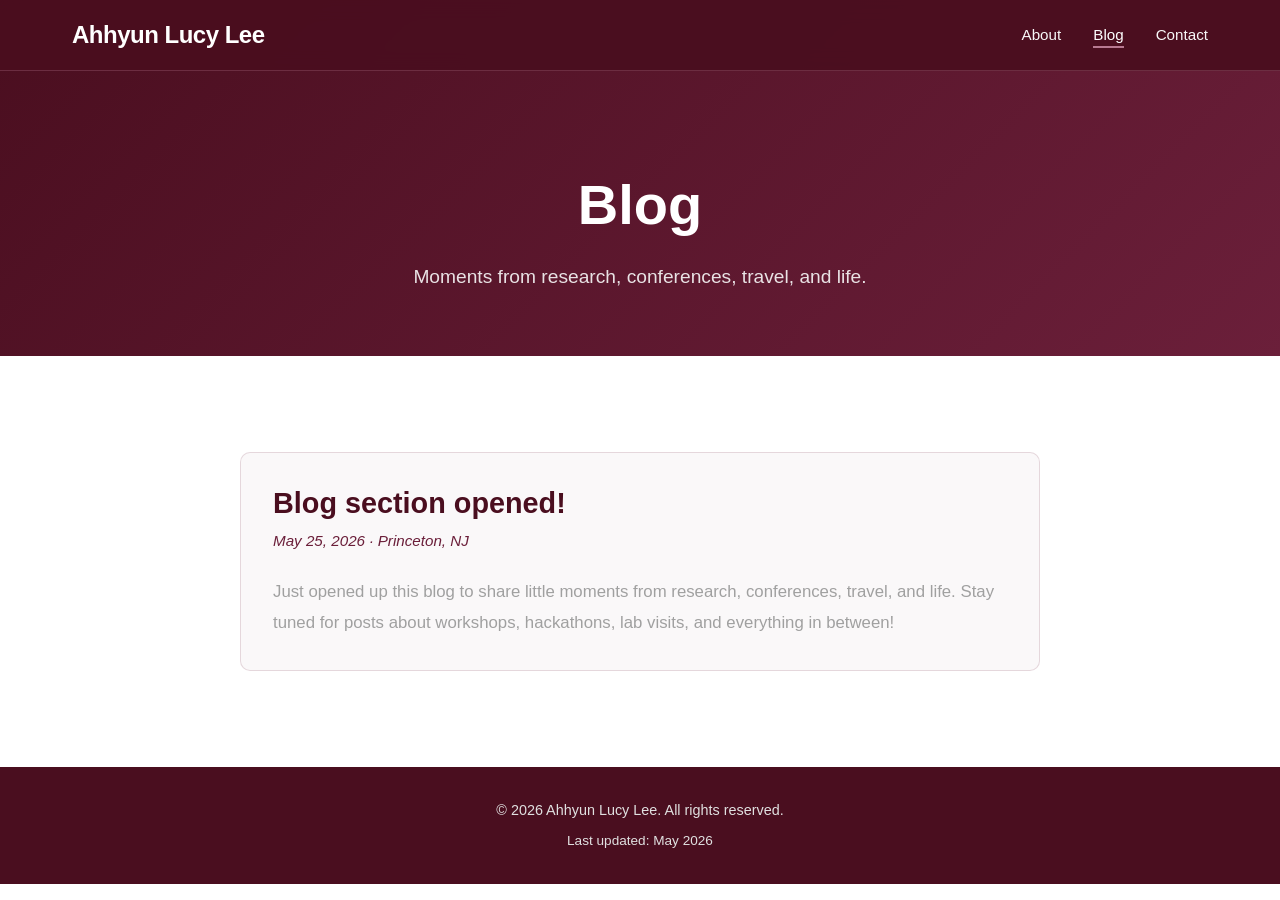
==== blog.html @ 2ba661eb "Restructure nav to About / Blog / Contact and add blog page - Collapse navigation to three items: Ab" ====
<!DOCTYPE html>
<html lang="en">
<head>
    <meta charset="UTF-8">
    <meta name="viewport" content="width=device-width, initial-scale=1.0">
    <title>Blog - Ahhyun Lucy Lee</title>
    <link rel="stylesheet" href="styles.css">
    <link rel="stylesheet" href="https://cdnjs.cloudflare.com/ajax/libs/font-awesome/6.4.0/css/all.min.css">
</head>
<body>
    <!-- Navigation -->
    <nav class="navbar">
        <div class="nav-container">
            <a href="index.html" class="nav-logo">Ahhyun Lucy Lee</a>
            <ul class="nav-menu">
                <li><a href="index.html" class="nav-link">About</a></li>
                <li><a href="blog.html" class="nav-link active">Blog</a></li>
                <li><a href="index.html#contact" class="nav-link">Contact</a></li>
            </ul>
        </div>
    </nav>

    <!-- Blog Hero -->
    <section class="blog-hero">
        <div class="container">
            <h1 class="blog-page-title">Blog</h1>
            <p class="blog-page-subtitle">Moments from research, conferences, travel, and life.</p>
        </div>
    </section>

    <!-- Blog Posts -->
    <section class="section">
        <div class="container">
            <div id="posts-container" class="posts-list"></div>
            <div id="empty-state" class="blog-empty" style="display:none;">
                <i class="fas fa-pen-nib"></i>
                <p>No posts yet — check back soon!</p>
            </div>
        </div>
    </section>

    <!-- Footer -->
    <footer class="footer">
        <p>&copy; 2026 Ahhyun Lucy Lee. All rights reserved.</p>
        <p class="footer-note">Last updated: May 2026</p>
    </footer>

    <script src="blog.js"></script>
</body>
</html>
---- styles.css ----
/* Winter Deep Color Palette - Burgundy Dominant */
:root {
    --burgundy-dark: #4a0e1f;
    --burgundy-medium: #6b1f3a;
    --burgundy-light: #8b2f4a;
    --burgundy-accent: #9d5c71;
    --burgundy-pale: #b87991;
    --white: #ffffff;
    --off-white: #f8f8f8;
    --black: #1a1a1a;
    --gray-light: #e0e0e0;
    --gray-medium: #a0a0a0;
    --accent: #c9949d;
}

/* Global Styles */
* {
    margin: 0;
    padding: 0;
    box-sizing: border-box;
}

html {
    scroll-behavior: smooth;
}

body {
    font-family: 'Segoe UI', Tahoma, Geneva, Verdana, sans-serif;
    background-color: var(--white);
    color: var(--black);
    line-height: 1.6;
    overflow-x: hidden;
}

.container {
    max-width: 1200px;
    margin: 0 auto;
    padding: 0 2rem;
}

/* Navigation */
.navbar {
    position: fixed;
    top: 0;
    width: 100%;
    background-color: rgba(74, 14, 31, 0.95);
    backdrop-filter: blur(10px);
    z-index: 1000;
    border-bottom: 1px solid rgba(184, 121, 145, 0.3);
}

.nav-container {
    max-width: 1200px;
    margin: 0 auto;
    padding: 1rem 2rem;
    display: flex;
    justify-content: space-between;
    align-items: center;
}

.nav-logo {
    font-size: 1.5rem;
    font-weight: 600;
    color: var(--white);
    text-decoration: none;
    letter-spacing: -0.5px;
}

.nav-menu {
    display: flex;
    list-style: none;
    gap: 2rem;
}

.nav-link {
    color: var(--off-white);
    text-decoration: none;
    font-size: 0.95rem;
    transition: color 0.3s ease;
    position: relative;
}

.nav-link::after {
    content: '';
    position: absolute;
    bottom: -5px;
    left: 0;
    width: 0;
    height: 2px;
    background-color: var(--burgundy-pale);
    transition: width 0.3s ease;
}

.nav-link:hover {
    color: var(--white);
}

.nav-link:hover::after {
    width: 100%;
}

.nav-link.active {
    color: var(--white);
}

.nav-link.active::after {
    width: 100%;
}

/* Hero Section */
.hero {
    min-height: 100vh;
    display: flex;
    align-items: center;
    justify-content: center;
    background: linear-gradient(135deg, var(--white) 0%, var(--off-white) 100%);
    padding: 8rem 2rem 4rem;
    position: relative;
}

.hero-content {
    max-width: 1200px;
    display: grid;
    grid-template-columns: 1.5fr 1fr;
    gap: 4rem;
    align-items: center;
}

.hero-title {
    font-size: 3.5rem;
    margin-bottom: 0.5rem;
    background: linear-gradient(135deg, var(--burgundy-dark) 0%, var(--burgundy-medium) 100%);
    -webkit-background-clip: text;
    -webkit-text-fill-color: transparent;
    background-clip: text;
}

.hero-subtitle {
    font-size: 1.5rem;
    color: var(--burgundy-medium);
    margin-bottom: 1rem;
}

.hero-description {
    font-size: 1.1rem;
    color: var(--gray-medium);
    margin-bottom: 2rem;
    line-height: 1.8;
}

.hero-links {
    display: flex;
    gap: 1rem;
    flex-wrap: wrap;
}

.hero-btn {
    display: inline-flex;
    align-items: center;
    gap: 0.5rem;
    padding: 0.8rem 1.5rem;
    background-color: var(--burgundy-medium);
    color: var(--white);
    text-decoration: none;
    border-radius: 5px;
    transition: all 0.3s ease;
    font-size: 0.95rem;
}

.hero-btn:hover {
    background-color: var(--burgundy-light);
    transform: translateY(-2px);
}

.hero-image {
    display: flex;
    justify-content: center;
    align-items: center;
}

.profile-photo {
    width: 200px;
    height: 200px;
    border-radius: 50%;
    object-fit: cover;
    border: 3px solid var(--burgundy-medium);
    box-shadow: 0 8px 20px rgba(107, 31, 58, 0.3);
    transition: transform 0.3s ease, box-shadow 0.3s ease;
}

.profile-photo:hover {
    transform: scale(1.05);
    box-shadow: 0 12px 30px rgba(107, 31, 58, 0.4);
}

.image-placeholder {
    width: 300px;
    height: 300px;
    border-radius: 50%;
    background: linear-gradient(135deg, var(--burgundy-light) 0%, var(--burgundy-medium) 100%);
    display: flex;
    align-items: center;
    justify-content: center;
    border: 3px solid var(--burgundy-accent);
    color: var(--white);
    font-size: 1.1rem;
}

.scroll-down {
    position: absolute;
    bottom: 2rem;
    left: 50%;
    transform: translateX(-50%);
    color: var(--burgundy-medium);
    font-size: 2rem;
    animation: bounce 2s infinite;
}

@keyframes bounce {
    0%, 20%, 50%, 80%, 100% {
        transform: translateX(-50%) translateY(0);
    }
    40% {
        transform: translateX(-50%) translateY(-10px);
    }
    60% {
        transform: translateX(-50%) translateY(-5px);
    }
}

/* Sections */
.section {
    padding: 6rem 0;
}

.section-dark {
    background-color: var(--off-white);
}

.section-title {
    font-size: 2.5rem;
    text-align: center;
    margin-bottom: 3rem;
    color: var(--burgundy-dark);
    position: relative;
}

.section-title::after {
    content: '';
    display: block;
    width: 80px;
    height: 3px;
    background-color: var(--burgundy-medium);
    margin: 1rem auto 0;
}

.section-intro {
    text-align: center;
    font-size: 1.1rem;
    color: var(--gray-medium);
    max-width: 700px;
    margin: -1rem auto 3rem;
}

.subsection-title {
    font-size: 1.8rem;
    color: var(--burgundy-medium);
    margin: 2rem 0 1.5rem;
}

/* About Section */
.about-text {
    font-size: 1.1rem;
    color: var(--gray-medium);
    margin-bottom: 1.5rem;
    line-height: 1.8;
}

.education-timeline {
    margin-top: 3rem;
}

.timeline-item {
    display: flex;
    gap: 1.5rem;
    margin-bottom: 2rem;
    position: relative;
}

.timeline-item:not(:last-child)::before {
    content: '';
    position: absolute;
    left: 9px;
    top: 30px;
    width: 2px;
    height: calc(100% + 2rem);
    background-color: var(--burgundy-accent);
}

.timeline-marker {
    width: 20px;
    height: 20px;
    background-color: var(--burgundy-medium);
    border-radius: 50%;
    flex-shrink: 0;
    margin-top: 5px;
    border: 3px solid var(--white);
}

.timeline-content h4 {
    font-size: 1.2rem;
    color: var(--burgundy-dark);
    margin-bottom: 0.3rem;
}

.institution {
    color: var(--burgundy-medium);
    font-size: 1rem;
    margin-bottom: 0.3rem;
}

.period {
    color: var(--gray-medium);
    font-size: 0.9rem;
}

/* Awards */
.awards {
    margin-top: 3rem;
}

.award-item {
    background-color: rgba(107, 31, 58, 0.05);
    border-left: 3px solid var(--burgundy-medium);
    padding: 1.5rem;
    margin-bottom: 1.5rem;
    border-radius: 5px;
}

.award-item h4 {
    color: var(--burgundy-dark);
    font-size: 1.2rem;
    margin-bottom: 0.5rem;
}

.award-item p {
    color: var(--gray-medium);
    margin-bottom: 0.5rem;
}

/* Inline link styling for prose */
.inline-link {
    color: var(--burgundy-medium);
    text-decoration: none;
    border-bottom: 1px solid var(--burgundy-accent);
    transition: color 0.3s ease, border-color 0.3s ease;
}

.inline-link:hover {
    color: var(--burgundy-dark);
    border-bottom-color: var(--burgundy-dark);
}

/* Authorship note in research section */
.authorship-note {
    text-align: center;
    color: var(--gray-medium);
    font-size: 0.9rem;
    margin-bottom: 2rem;
    font-style: italic;
}

/* Research Section */
.research-category {
    margin-bottom: 3rem;
}

.research-item {
    background-color: rgba(107, 31, 58, 0.03);
    padding: 1.5rem;
    border-radius: 8px;
    margin-bottom: 1.5rem;
    border: 1px solid rgba(107, 31, 58, 0.15);
    transition: all 0.3s ease;
}

.research-item:hover {
    transform: translateY(-3px);
    border-color: var(--burgundy-medium);
    background-color: rgba(107, 31, 58, 0.08);
}

.research-title {
    font-size: 1.2rem;
    color: var(--burgundy-dark);
    margin-bottom: 0.8rem;
    line-height: 1.4;
}

.research-authors {
    color: var(--gray-medium);
    font-size: 0.95rem;
    margin-bottom: 0.5rem;
}

.research-venue {
    color: var(--burgundy-medium);
    font-size: 0.95rem;
    margin-bottom: 0.8rem;
}

.research-link {
    display: inline-flex;
    align-items: center;
    gap: 0.5rem;
    color: var(--burgundy-light);
    text-decoration: none;
    font-size: 0.9rem;
    transition: color 0.3s ease;
}

.research-link:hover {
    color: var(--burgundy-accent);
}

/* Experience */
.experience-item {
    background-color: rgba(107, 31, 58, 0.03);
    padding: 1.5rem;
    border-radius: 8px;
    margin-bottom: 1.5rem;
    border-left: 3px solid var(--burgundy-medium);
}

.experience-header {
    display: flex;
    justify-content: space-between;
    align-items: flex-start;
    margin-bottom: 1rem;
    gap: 1rem;
}

.experience-header h4 {
    color: var(--burgundy-dark);
    font-size: 1.2rem;
    margin-bottom: 0.3rem;
}

.experience-desc {
    color: var(--gray-medium);
    line-height: 1.7;
}

.experience-list {
    list-style: none;
    padding-left: 0;
}

.experience-list li {
    color: var(--gray-medium);
    margin-bottom: 0.5rem;
    padding-left: 1.5rem;
    position: relative;
}

.experience-list li::before {
    content: '▹';
    position: absolute;
    left: 0;
    color: var(--burgundy-medium);
}

/* Projects Section */
.projects-grid {
    display: grid;
    grid-template-columns: repeat(auto-fit, minmax(320px, 1fr));
    gap: 2rem;
    margin-top: 2rem;
}

.project-card {
    background-color: var(--white);
    padding: 2rem;
    border-radius: 8px;
    border: 1px solid rgba(107, 31, 58, 0.2);
    transition: all 0.3s ease;
}

.project-card:hover {
    transform: translateY(-5px);
    border-color: var(--burgundy-medium);
    background-color: rgba(107, 31, 58, 0.05);
}

.project-header {
    display: flex;
    justify-content: space-between;
    align-items: flex-start;
    margin-bottom: 1rem;
    gap: 1rem;
}

.project-header h3 {
    font-size: 1.3rem;
    color: var(--burgundy-dark);
    flex: 1;
}

.project-date {
    color: var(--gray-medium);
    font-size: 0.85rem;
    white-space: nowrap;
}

.project-desc {
    color: var(--gray-medium);
    line-height: 1.7;
    margin-bottom: 1rem;
}

.project-tags {
    display: flex;
    flex-wrap: wrap;
    gap: 0.5rem;
}

.tag {
    background-color: var(--burgundy-medium);
    color: var(--white);
    padding: 0.3rem 0.8rem;
    border-radius: 15px;
    font-size: 0.85rem;
}

/* Skills Section */
.skills-grid {
    display: grid;
    grid-template-columns: repeat(auto-fit, minmax(280px, 1fr));
    gap: 2rem;
    margin-top: 2rem;
}

.skill-category {
    background-color: rgba(107, 31, 58, 0.03);
    padding: 2rem;
    border-radius: 8px;
    border: 1px solid rgba(107, 31, 58, 0.15);
}

.skill-category h3 {
    color: var(--burgundy-dark);
    font-size: 1.3rem;
    margin-bottom: 1.5rem;
    display: flex;
    align-items: center;
    gap: 0.5rem;
}

.skill-category i {
    color: var(--burgundy-medium);
}

.skill-items {
    display: flex;
    flex-wrap: wrap;
    gap: 0.8rem;
}

.skill-badge {
    background-color: var(--white);
    color: var(--burgundy-dark);
    padding: 0.5rem 1rem;
    border-radius: 5px;
    font-size: 0.9rem;
    border: 1px solid var(--burgundy-medium);
}

.skill-list p {
    color: var(--gray-medium);
    margin-bottom: 0.8rem;
    padding-left: 1rem;
    position: relative;
}

.skill-list p::before {
    content: '•';
    position: absolute;
    left: 0;
    color: var(--burgundy-medium);
}

/* Activities Section */
.activities-grid {
    display: grid;
    grid-template-columns: repeat(auto-fit, minmax(280px, 1fr));
    gap: 2rem;
    margin-top: 2rem;
}

.activity-card {
    background-color: var(--white);
    padding: 2rem;
    border-radius: 8px;
    border: 1px solid rgba(107, 31, 58, 0.2);
    transition: all 0.3s ease;
}

.activity-card:hover {
    transform: translateY(-5px);
    border-color: var(--burgundy-medium);
    background-color: rgba(107, 31, 58, 0.05);
}

.activity-icon {
    width: 60px;
    height: 60px;
    background-color: var(--burgundy-medium);
    border-radius: 50%;
    display: flex;
    align-items: center;
    justify-content: center;
    font-size: 1.5rem;
    color: var(--white);
    margin-bottom: 1rem;
}

.activity-card h3 {
    font-size: 1.3rem;
    color: var(--burgundy-dark);
    margin-bottom: 0.5rem;
}

.activity-location {
    color: var(--burgundy-medium);
    font-size: 0.95rem;
    margin-bottom: 0.3rem;
}

.activity-period {
    color: var(--gray-medium);
    font-size: 0.9rem;
    margin-bottom: 1rem;
}

.activity-desc {
    color: var(--gray-medium);
    line-height: 1.7;
}

/* Contact Section */
.contact-grid {
    display: grid;
    grid-template-columns: repeat(auto-fit, minmax(250px, 1fr));
    gap: 2rem;
    margin-top: 2rem;
}

.contact-card {
    background-color: rgba(107, 31, 58, 0.03);
    padding: 2rem;
    border-radius: 8px;
    text-align: center;
    text-decoration: none;
    color: inherit;
    border: 1px solid rgba(107, 31, 58, 0.15);
    transition: all 0.3s ease;
}

.contact-card:hover {
    transform: translateY(-5px);
    border-color: var(--burgundy-medium);
    background-color: rgba(107, 31, 58, 0.08);
}

.contact-card i {
    font-size: 2.5rem;
    color: var(--burgundy-medium);
    margin-bottom: 1rem;
}

.contact-card h3 {
    font-size: 1.2rem;
    color: var(--burgundy-dark);
    margin-bottom: 0.5rem;
}

.contact-card p {
    color: var(--gray-medium);
    font-size: 0.95rem;
}

/* Blog Page */
.blog-hero {
    background: linear-gradient(135deg, var(--burgundy-dark) 0%, var(--burgundy-medium) 100%);
    color: var(--white);
    padding: 10rem 2rem 4rem;
    text-align: center;
}

.blog-page-title {
    font-size: 3.5rem;
    margin-bottom: 0.75rem;
    color: var(--white);
}

.blog-page-subtitle {
    font-size: 1.2rem;
    color: var(--off-white);
    opacity: 0.9;
}

.posts-list {
    display: flex;
    flex-direction: column;
    gap: 3rem;
    max-width: 800px;
    margin: 0 auto;
}

.blog-post {
    background-color: rgba(107, 31, 58, 0.03);
    border: 1px solid rgba(107, 31, 58, 0.15);
    border-radius: 10px;
    padding: 2rem;
    transition: transform 0.3s ease, border-color 0.3s ease;
}

.blog-post:hover {
    transform: translateY(-3px);
    border-color: var(--burgundy-medium);
}

.blog-post-header {
    margin-bottom: 1.5rem;
}

.blog-post-title {
    font-size: 1.8rem;
    color: var(--burgundy-dark);
    margin-bottom: 0.4rem;
    line-height: 1.3;
}

.blog-post-meta {
    color: var(--burgundy-medium);
    font-size: 0.95rem;
    font-style: italic;
}

.blog-post-description {
    color: var(--gray-medium);
    line-height: 1.8;
    font-size: 1.05rem;
    margin-top: 1.5rem;
}

.blog-post-gallery {
    display: grid;
    gap: 0.75rem;
    margin: 1.5rem 0;
}

.blog-post-gallery.gallery-1 {
    grid-template-columns: 1fr;
}

.blog-post-gallery.gallery-2 {
    grid-template-columns: 1fr 1fr;
}

.blog-post-gallery.gallery-multi {
    grid-template-columns: repeat(auto-fit, minmax(200px, 1fr));
}

.blog-post-image {
    overflow: hidden;
    border-radius: 8px;
    background-color: var(--off-white);
}

.blog-post-image img {
    width: 100%;
    height: 100%;
    object-fit: cover;
    display: block;
    transition: transform 0.4s ease;
}

.blog-post-image:hover img {
    transform: scale(1.03);
}

.blog-empty {
    display: flex;
    flex-direction: column;
    align-items: center;
    justify-content: center;
    gap: 1rem;
    padding: 4rem 2rem;
    color: var(--gray-medium);
    text-align: center;
}

.blog-empty i {
    font-size: 3rem;
    color: var(--burgundy-accent);
}

.blog-empty p {
    font-size: 1.1rem;
}

@media (max-width: 768px) {
    .blog-page-title {
        font-size: 2.5rem;
    }

    .blog-post {
        padding: 1.5rem;
    }

    .blog-post-title {
        font-size: 1.5rem;
    }

    .blog-post-gallery.gallery-2 {
        grid-template-columns: 1fr;
    }
}

/* Footer */
.footer {
    background-color: var(--burgundy-dark);
    text-align: center;
    padding: 2rem;
    color: var(--gray-light);
    font-size: 0.9rem;
}

.footer-note {
    margin-top: 0.5rem;
    font-size: 0.85rem;
    color: var(--gray-light);
}

/* Responsive Design */
@media (max-width: 768px) {
    .nav-menu {
        flex-direction: column;
        position: absolute;
        top: 100%;
        right: -100%;
        background-color: var(--burgundy-dark);
        width: 100%;
        padding: 2rem;
        gap: 1rem;
        transition: right 0.3s ease;
    }

    .hero-content {
        grid-template-columns: 1fr;
        text-align: center;
    }

    .hero-title {
        font-size: 2.5rem;
    }

    .hero-subtitle {
        font-size: 1.2rem;
    }

    .hero-links {
        justify-content: center;
    }

    .profile-photo {
        width: 150px;
        height: 150px;
    }

    .image-placeholder {
        width: 200px;
        height: 200px;
    }

    .section-title {
        font-size: 2rem;
    }

    .projects-grid,
    .activities-grid,
    .contact-grid {
        grid-template-columns: 1fr;
    }

    .experience-header {
        flex-direction: column;
    }

    .project-header {
        flex-direction: column;
        align-items: flex-start;
    }
}

@media (max-width: 480px) {
    .container {
        padding: 0 1rem;
    }

    .nav-container {
        padding: 1rem;
    }

    .hero {
        padding: 6rem 1rem 3rem;
    }

    .hero-title {
        font-size: 2rem;
    }

    .section {
        padding: 4rem 0;
    }
}
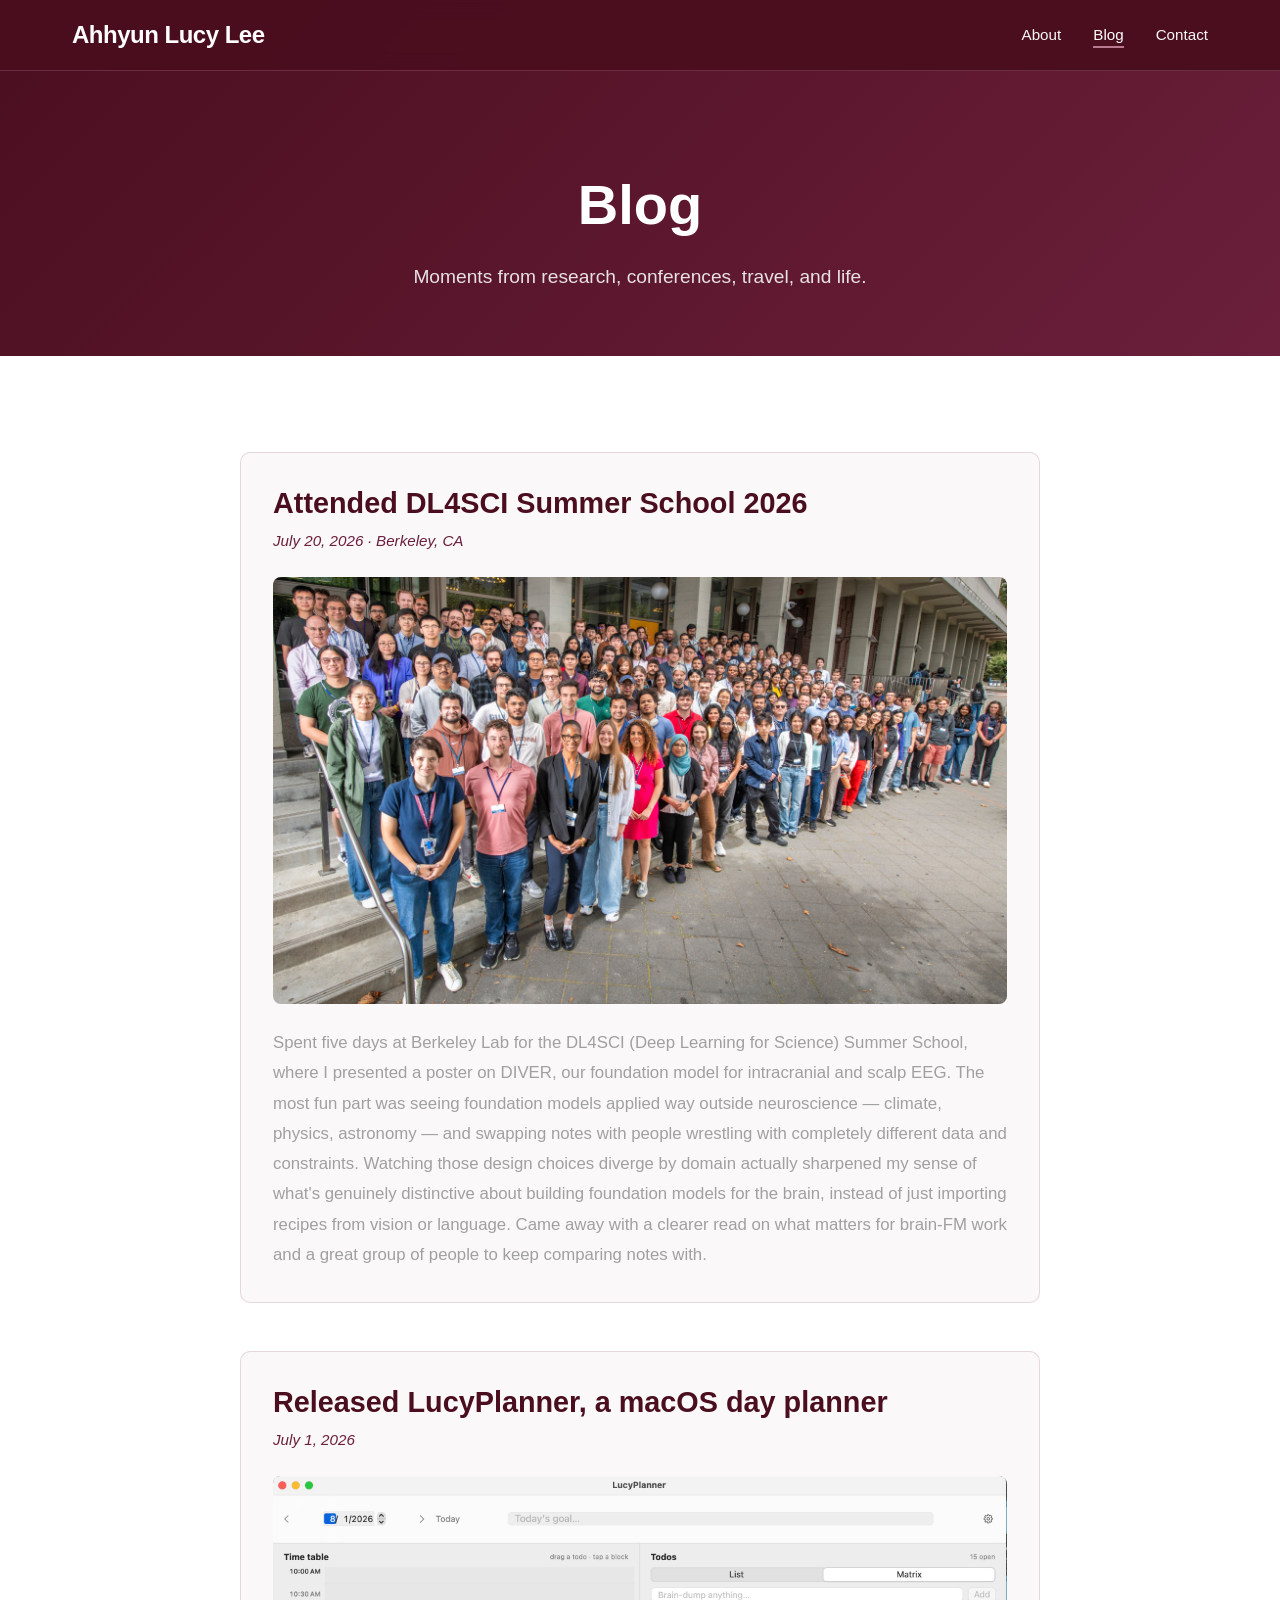
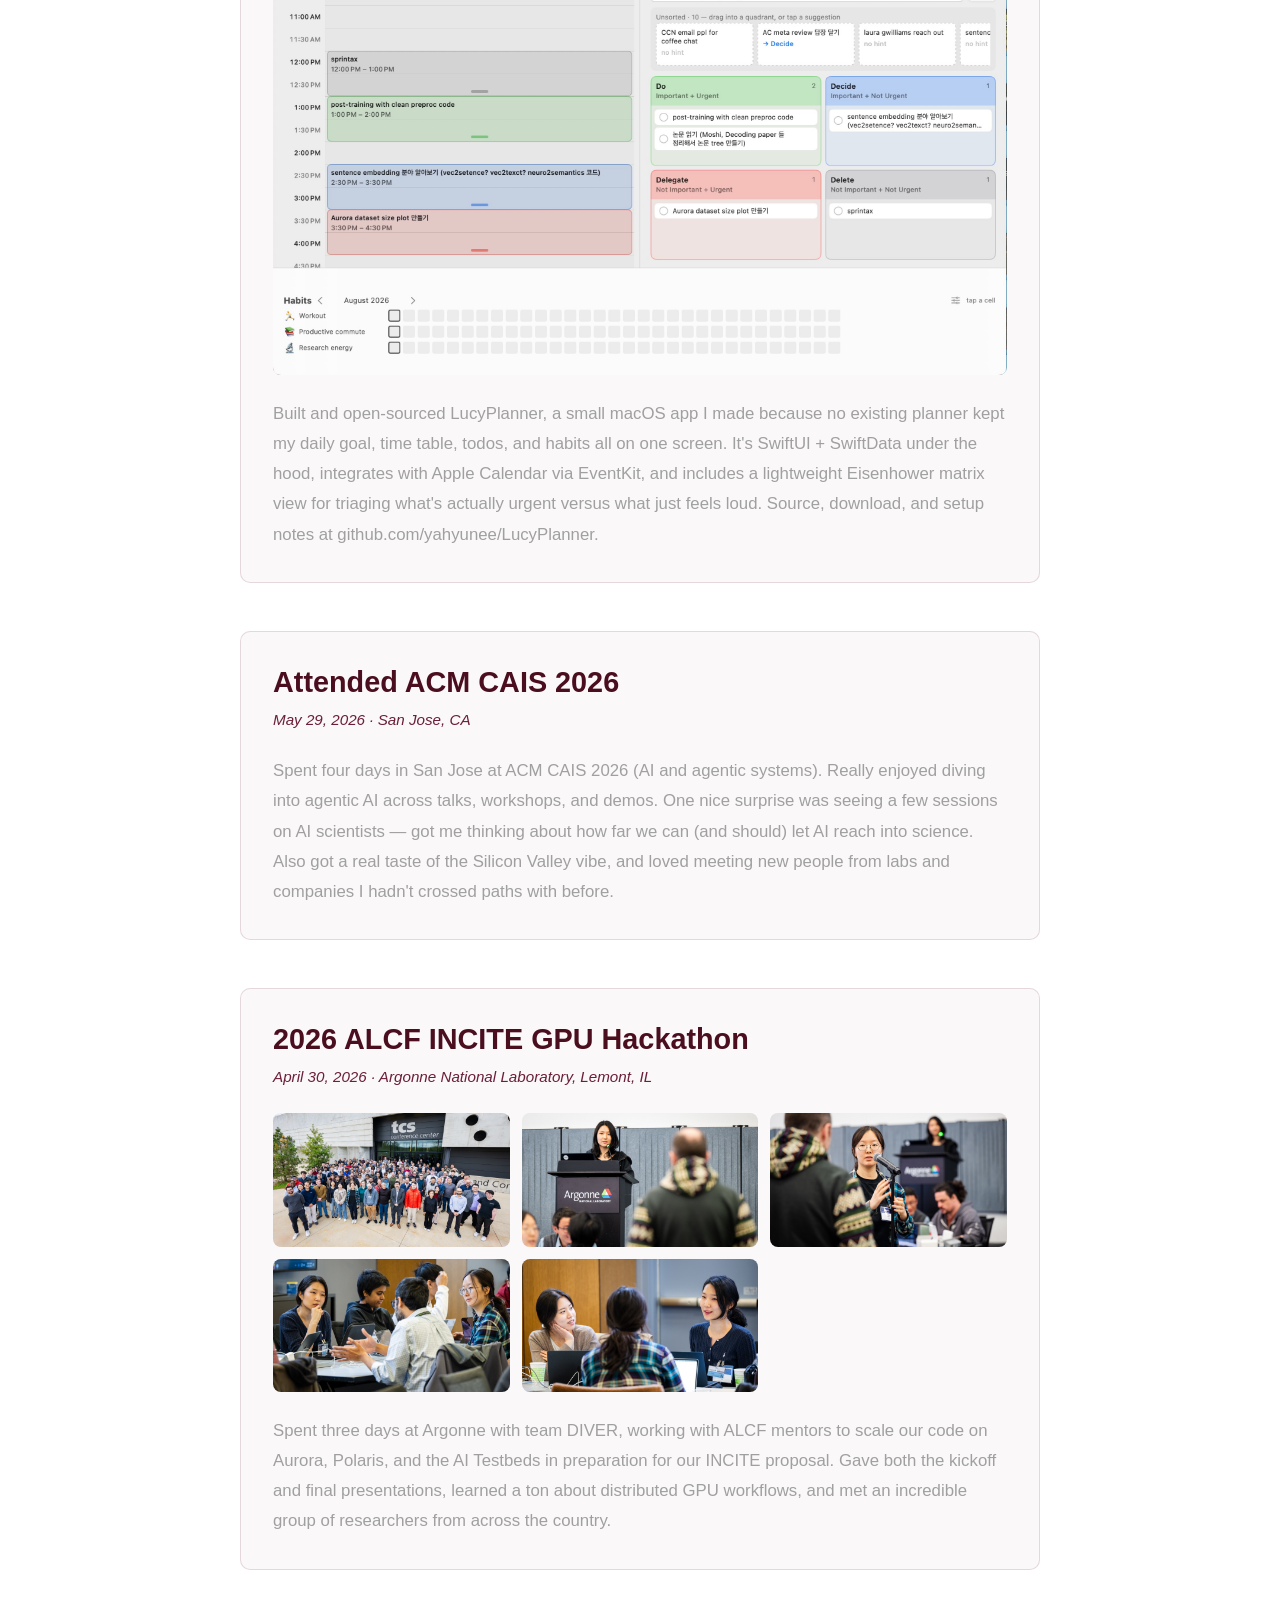
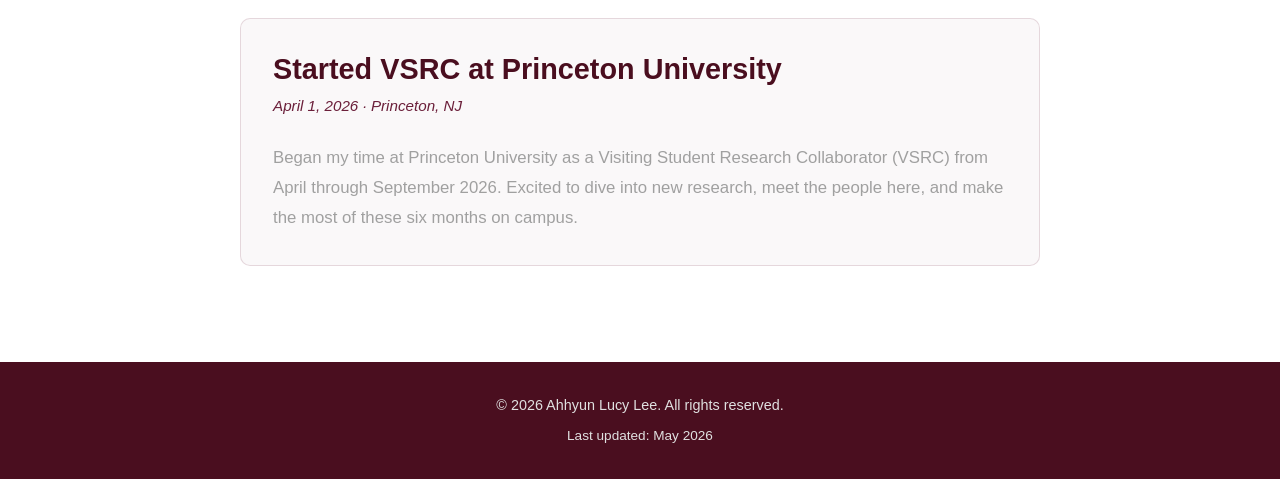
==== commit 9ee118b3: "Restyle Publications, fix NeuroBabyLM links/venue, add favicon - Move NeuroBabyLM CCN 2026 entry fro" ====
--- a/blog.html
+++ b/blog.html
@@ -4,6 +4,7 @@
     <meta charset="UTF-8">
     <meta name="viewport" content="width=device-width, initial-scale=1.0">
     <title>Blog - Ahhyun Lucy Lee</title>
+    <link rel="icon" type="image/svg+xml" href="favicon.svg">
     <link rel="stylesheet" href="styles.css">
     <link rel="stylesheet" href="https://cdnjs.cloudflare.com/ajax/libs/font-awesome/6.4.0/css/all.min.css">
 </head>
--- a/styles.css
+++ b/styles.css
@@ -366,47 +366,52 @@
     text-align: center;
     color: var(--gray-medium);
     font-size: 0.9rem;
-    margin-bottom: 2rem;
+    margin-bottom: 1.25rem;
     font-style: italic;
 }
 
 /* Research Section */
+#research .subsection-title {
+    margin: 1.5rem 0 1rem;
+}
+
 .research-category {
-    margin-bottom: 3rem;
+    margin-bottom: 1.5rem;
 }
 
 .research-item {
-    background-color: rgba(107, 31, 58, 0.03);
-    padding: 1.5rem;
-    border-radius: 8px;
-    margin-bottom: 1.5rem;
-    border: 1px solid rgba(107, 31, 58, 0.15);
-    transition: all 0.3s ease;
+    padding: 0.85rem 0.75rem;
+    margin: 0 -0.75rem;
+    border-bottom: 1px solid var(--gray-light);
+    border-radius: 4px;
+    transition: background-color 0.2s ease;
+}
+
+.research-item:last-child {
+    border-bottom: none;
 }
 
 .research-item:hover {
-    transform: translateY(-3px);
-    border-color: var(--burgundy-medium);
-    background-color: rgba(107, 31, 58, 0.08);
+    background-color: rgba(107, 31, 58, 0.035);
 }
 
 .research-title {
     font-size: 1.2rem;
     color: var(--burgundy-dark);
-    margin-bottom: 0.8rem;
+    margin-bottom: 0.35rem;
     line-height: 1.4;
 }
 
 .research-authors {
     color: var(--gray-medium);
     font-size: 0.95rem;
-    margin-bottom: 0.5rem;
+    margin-bottom: 0.25rem;
 }
 
 .research-venue {
     color: var(--burgundy-medium);
     font-size: 0.95rem;
-    margin-bottom: 0.8rem;
+    margin-bottom: 0.3rem;
 }
 
 .research-link {
@@ -423,12 +428,16 @@
     color: var(--burgundy-accent);
 }
 
+.research-link + .research-link {
+    margin-left: 1.25rem;
+}
+
 /* Experience */
 .experience-item {
     background-color: rgba(107, 31, 58, 0.03);
-    padding: 1.5rem;
+    padding: 1.1rem 1.5rem;
     border-radius: 8px;
-    margin-bottom: 1.5rem;
+    margin-bottom: 1rem;
     border-left: 3px solid var(--burgundy-medium);
 }
 
@@ -436,7 +445,7 @@
     display: flex;
     justify-content: space-between;
     align-items: flex-start;
-    margin-bottom: 1rem;
+    margin-bottom: 0.7rem;
     gap: 1rem;
 }
 
@@ -784,10 +793,92 @@
     object-fit: cover;
     display: block;
     transition: transform 0.4s ease;
+    cursor: zoom-in;
 }
 
 .blog-post-image:hover img {
     transform: scale(1.03);
+}
+
+/* Lightbox */
+.lightbox {
+    position: fixed;
+    inset: 0;
+    background: rgba(0, 0, 0, 0.9);
+    display: flex;
+    align-items: center;
+    justify-content: center;
+    z-index: 1000;
+    opacity: 0;
+    pointer-events: none;
+    transition: opacity 0.2s ease;
+}
+
+.lightbox.open {
+    opacity: 1;
+    pointer-events: auto;
+}
+
+.lightbox-img {
+    max-width: 92vw;
+    max-height: 88vh;
+    object-fit: contain;
+    border-radius: 4px;
+    box-shadow: 0 8px 40px rgba(0, 0, 0, 0.5);
+    cursor: zoom-out;
+}
+
+.lightbox-btn {
+    position: absolute;
+    background: rgba(255, 255, 255, 0.1);
+    color: #fff;
+    border: none;
+    width: 48px;
+    height: 48px;
+    border-radius: 50%;
+    font-size: 1.5rem;
+    cursor: pointer;
+    display: flex;
+    align-items: center;
+    justify-content: center;
+    transition: background 0.2s ease;
+}
+
+.lightbox-btn:hover {
+    background: rgba(255, 255, 255, 0.25);
+}
+
+.lightbox-close {
+    top: 1.5rem;
+    right: 1.5rem;
+}
+
+.lightbox-prev {
+    left: 1.5rem;
+    top: 50%;
+    transform: translateY(-50%);
+}
+
+.lightbox-next {
+    right: 1.5rem;
+    top: 50%;
+    transform: translateY(-50%);
+}
+
+.lightbox-counter {
+    position: absolute;
+    bottom: 1.5rem;
+    left: 50%;
+    transform: translateX(-50%);
+    color: rgba(255, 255, 255, 0.7);
+    font-size: 0.9rem;
+    letter-spacing: 0.05em;
+}
+
+@media (max-width: 600px) {
+    .lightbox-prev { left: 0.5rem; }
+    .lightbox-next { right: 0.5rem; }
+    .lightbox-close { top: 0.5rem; right: 0.5rem; }
 }
 
 .blog-empty {
